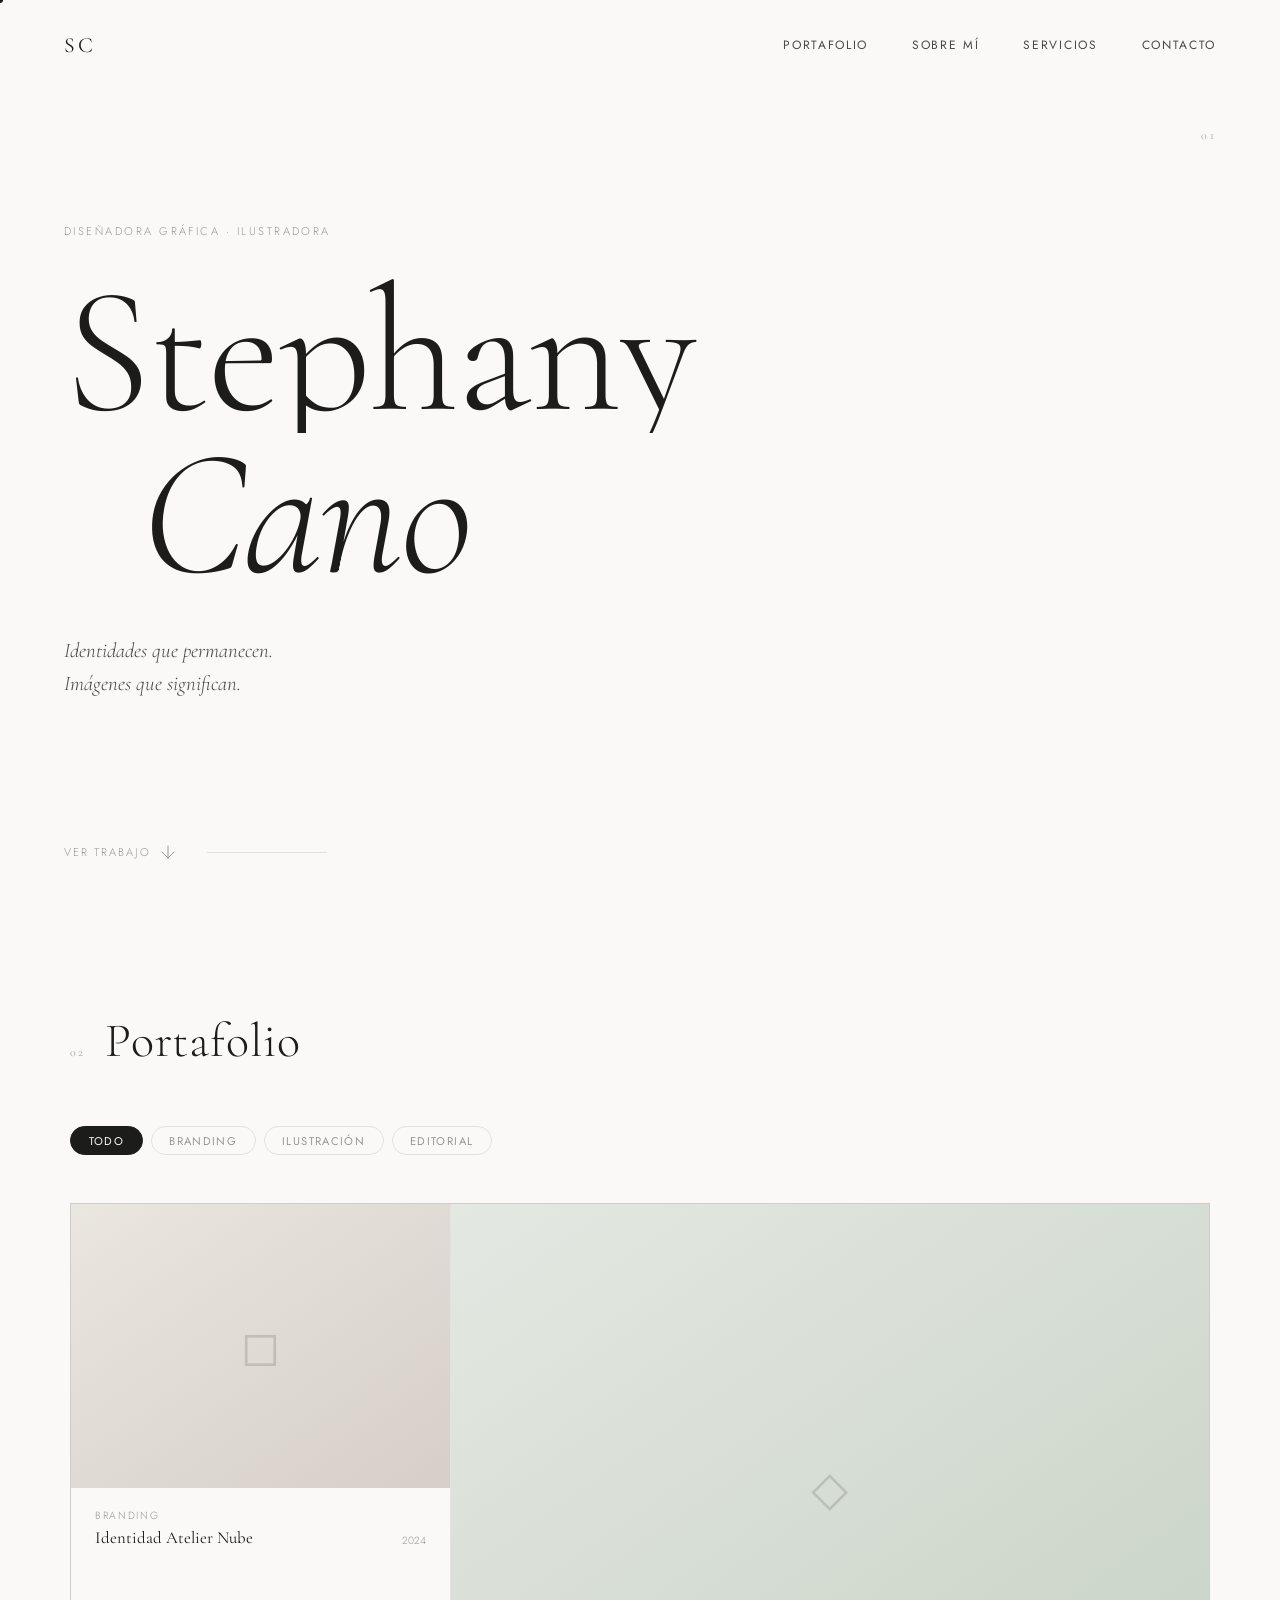
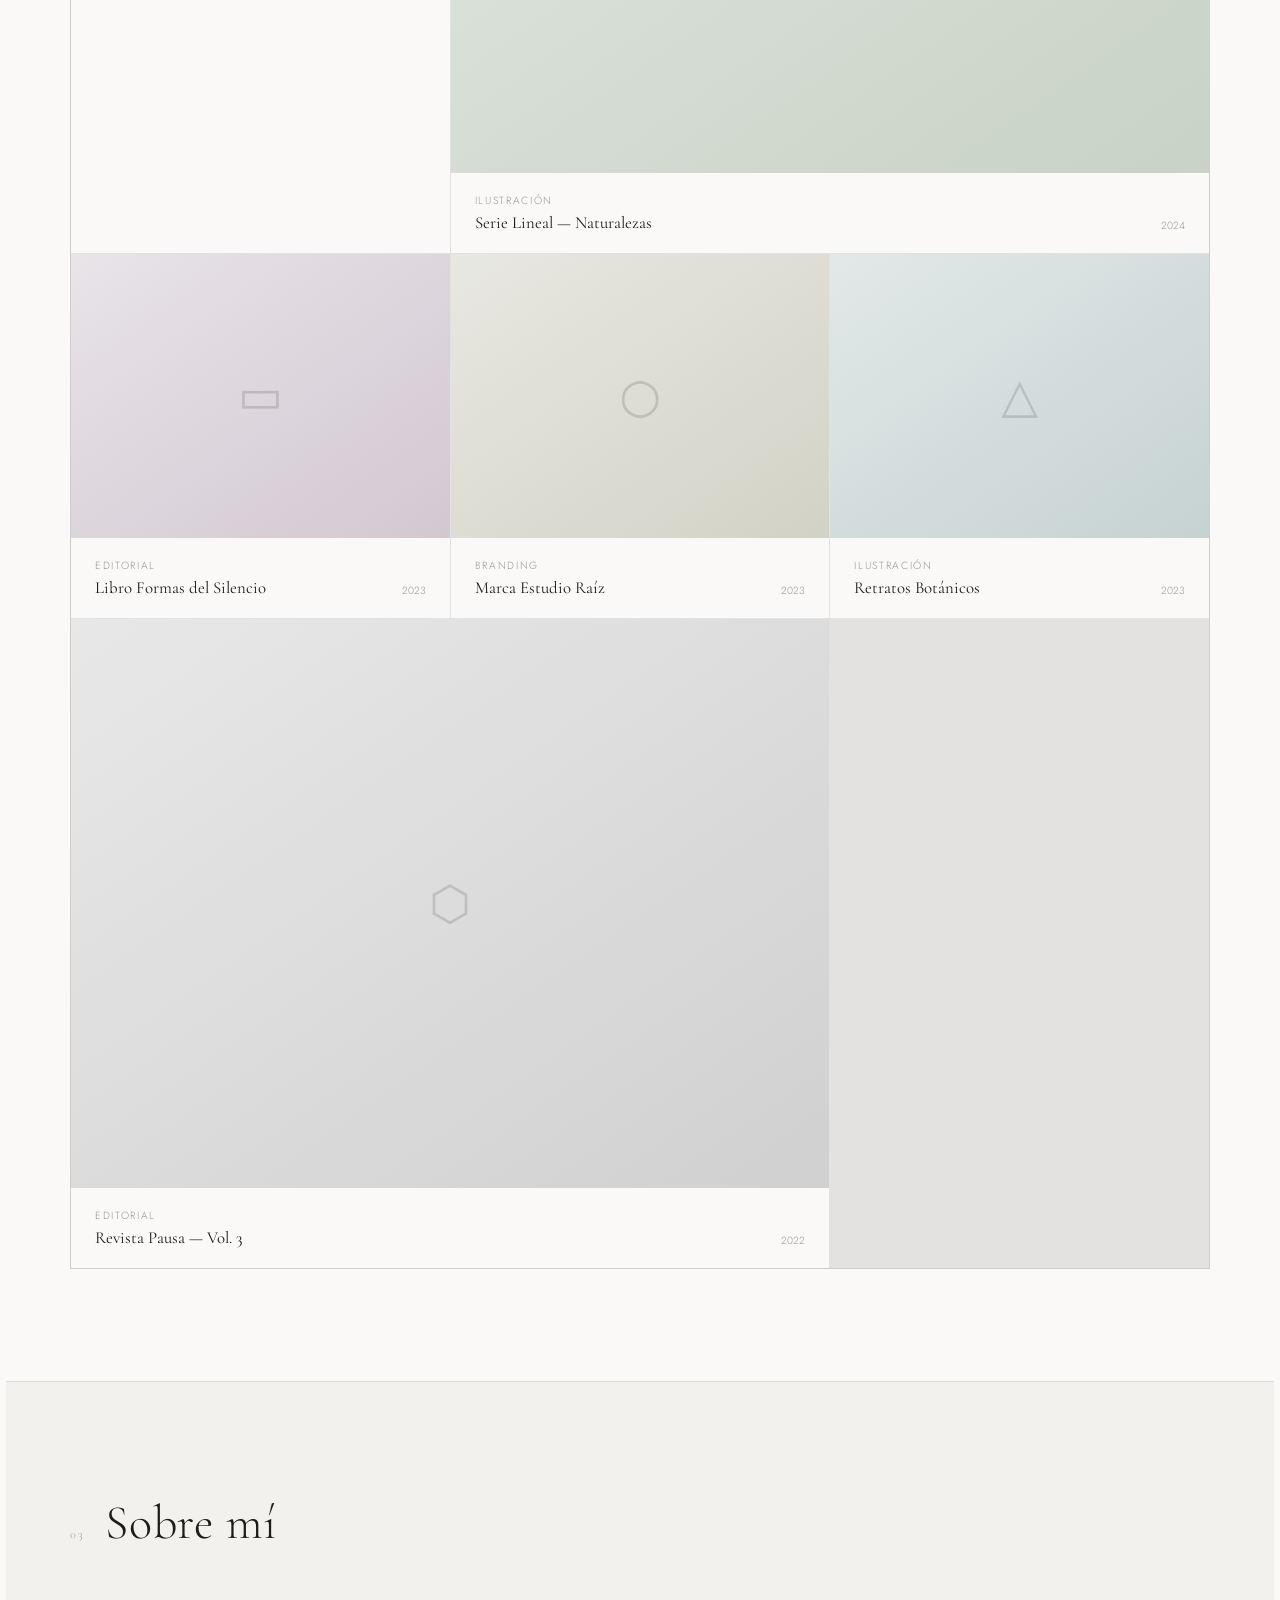
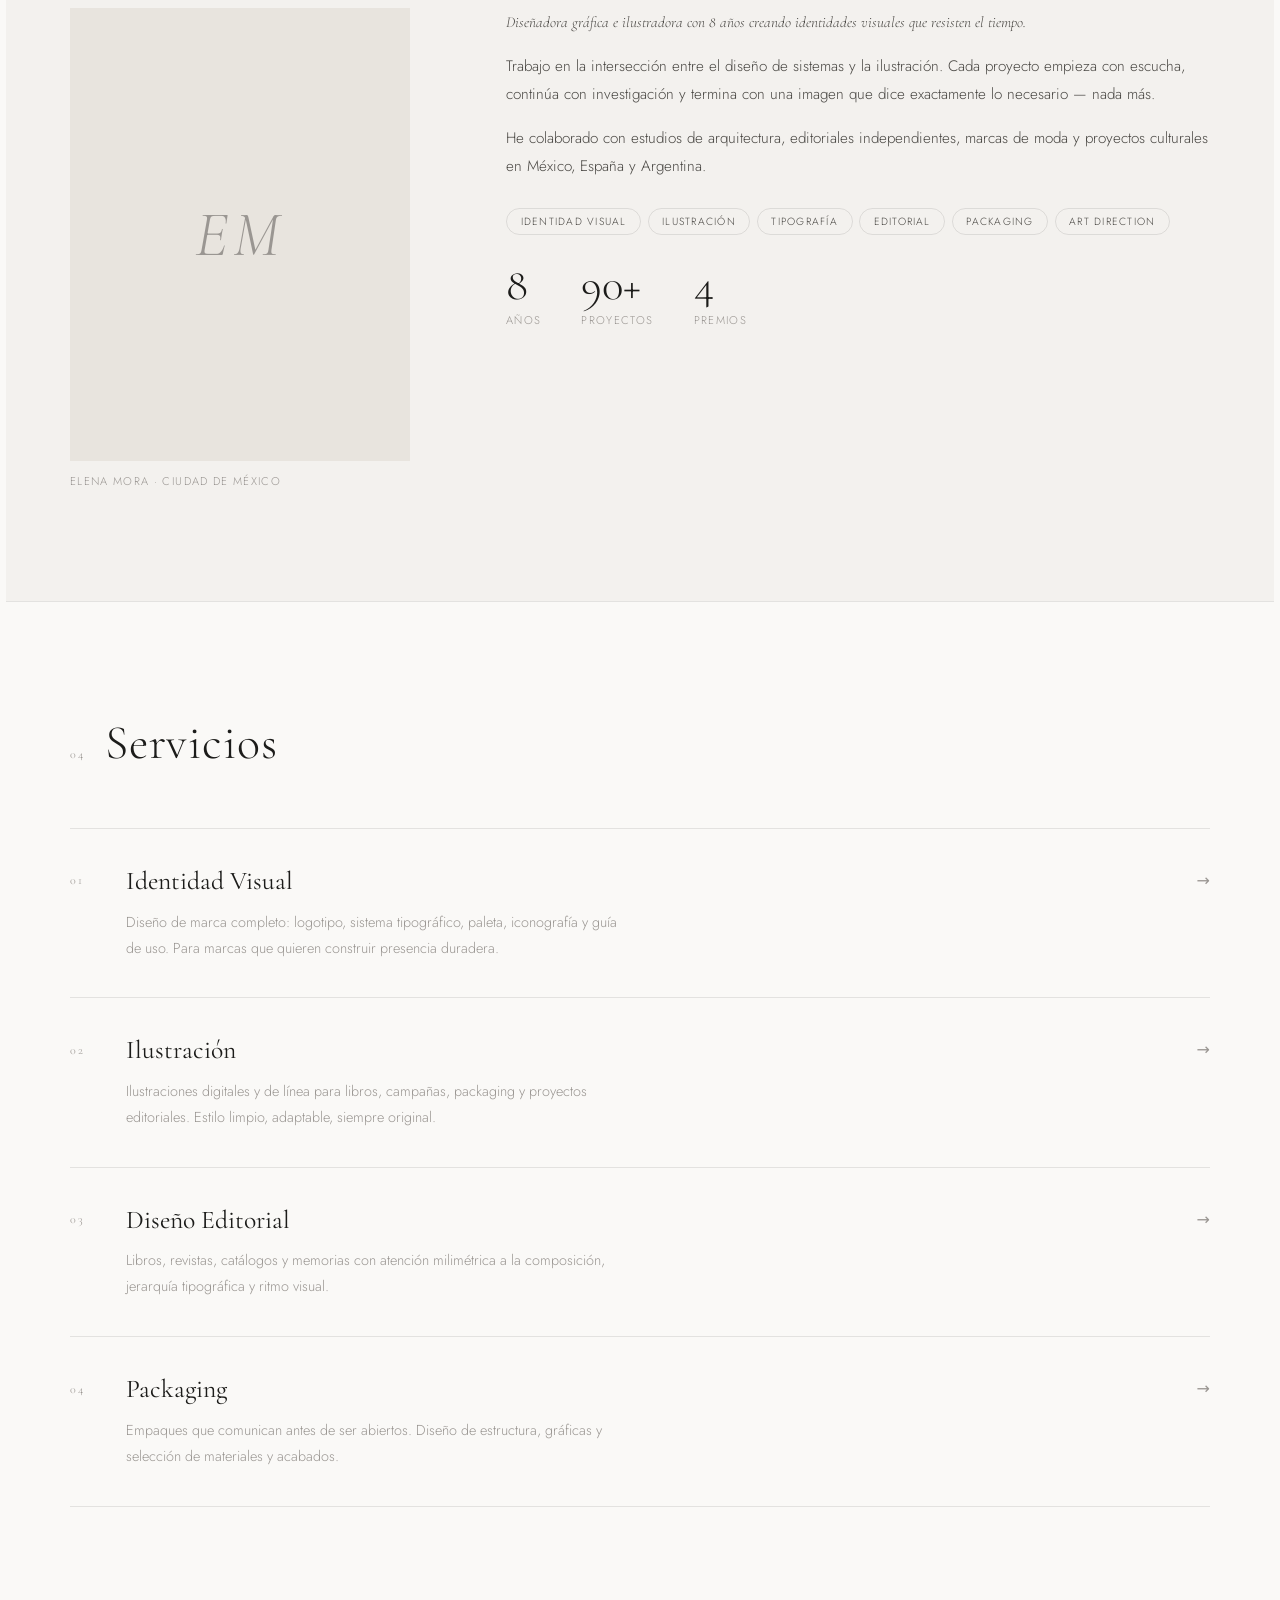
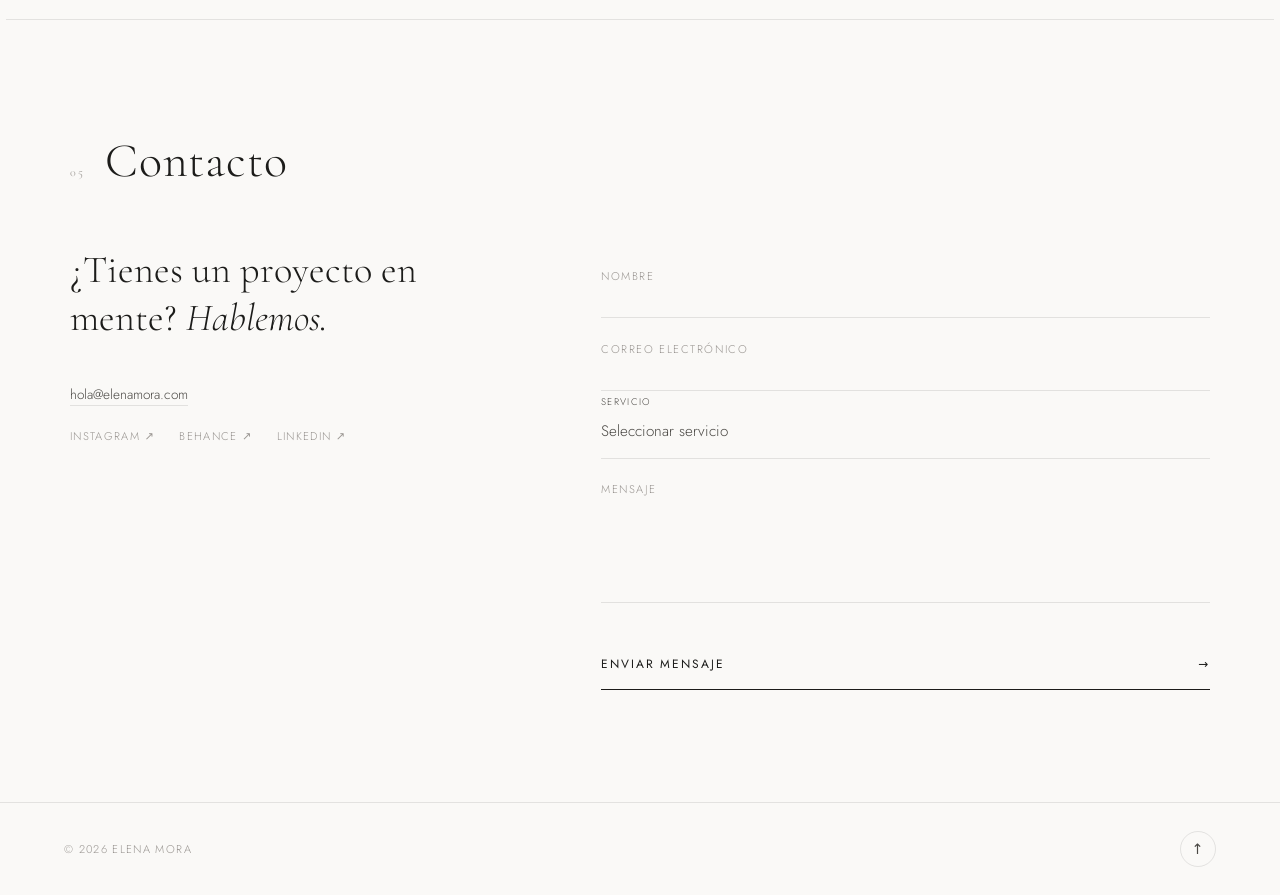
==== front/index.html @ 0615c1be "primer actualizacion" ====
<!DOCTYPE html>
<html lang="es">
<head>
  <meta charset="UTF-8" />
  <meta name="viewport" content="width=device-width, initial-scale=1.0"/>
  <title>Stephany Cano — Diseño & Ilustración</title>
  <link rel="stylesheet" href="../front/css/style.css" />
  <link href="https://fonts.googleapis.com/css2?family=Cormorant+Garamond:ital,wght@0,300;0,400;1,300;1,400&family=Jost:wght@300;400;500&display=swap" rel="stylesheet"/>
</head>
<body>

  <div class="cursor" id="cursor"></div>

  <!-- nav de informacion -->
  <header class="nav" id="nav">
    <a href="#inicio" class="nav-logo">SC</a>
    <nav class="nav-links" aria-label="Navegación principal">
      <a href="#portafolio">Portafolio</a>
      <a href="#sobre-mi">Sobre mí</a>
      <a href="#servicios">Servicios</a>
      <a href="#contacto">Contacto</a>
    </nav>
    <button class="burger" id="burger" aria-label="Abrir menú">
      <span></span><span></span>
    </button>
  </header>

  <!-- MENÚ MÓVIL -->
  <div class="overlay-menu" id="overlayMenu" aria-hidden="true">
    <button class="overlay-close" id="overlayClose" aria-label="Cerrar">✕</button>
    <nav class="overlay-nav">
      <a href="#portafolio" class="overlay-link">Portafolio</a>
      <a href="#sobre-mi" class="overlay-link">Sobre mí</a>
      <a href="#servicios" class="overlay-link">Servicios</a>
      <a href="#contacto" class="overlay-link">Contacto</a>
    </nav>
  </div>

  <!-- HERO -->
  <section class="hero" id="inicio">
    <div class="hero-num">01</div>
    <div class="hero-body">
      <p class="hero-eyebrow">Diseñadora gráfica · Ilustradora</p>
      <h1 class="hero-name">
        <span class="line-wrap"><span class="line">Stephany</span></span>
        <span class="line-wrap italic"><span class="line">Cano</span></span>
      </h1>
      <p class="hero-sub">Identidades que permanecen.<br/>Imágenes que significan.</p>
    </div>
    <div class="hero-foot">
      <a href="#portafolio" class="scroll-cta">
        <span>Ver trabajo</span>
        <svg width="14" height="14" viewBox="0 0 14 14" fill="none" aria-hidden="true">
          <path d="M7 1v12M1 7l6 6 6-6" stroke="currentColor" stroke-width="1" stroke-linecap="round"/>
        </svg>
      </a>
      <div class="hero-line"></div>
    </div>
  </section>

  <!-- PORTAFOLIO -->
  <section class="section" id="portafolio">
    <div class="section-meta">
      <span class="sec-num">02</span>
      <h2 class="sec-title">Portafolio</h2>
    </div>
    <div class="filter-row">
      <button class="f-btn active" data-f="all">Todo</button>
      <button class="f-btn" data-f="branding">Branding</button>
      <button class="f-btn" data-f="ilustracion">Ilustración</button>
      <button class="f-btn" data-f="editorial">Editorial</button>
    </div>
    <div class="work-grid" id="workGrid">

      <article class="work-item" data-cat="branding">
        <div class="work-img" style="--c1:#eae6e0;--c2:#d5cfc7;">
          <div class="work-sym">◻</div>
          <div class="work-overlay">Ver proyecto</div>
        </div>
        <div class="work-info">
          <span class="work-cat">Branding</span>
          <h3>Identidad Atelier Nube</h3>
          <span class="work-yr">2024</span>
        </div>
      </article>

      <article class="work-item wide" data-cat="ilustracion">
        <div class="work-img" style="--c1:#e4e8e2;--c2:#c8d2c6;">
          <div class="work-sym">◇</div>
          <div class="work-overlay">Ver proyecto</div>
        </div>
        <div class="work-info">
          <span class="work-cat">Ilustración</span>
          <h3>Serie Lineal — Naturalezas</h3>
          <span class="work-yr">2024</span>
        </div>
      </article>

      <article class="work-item" data-cat="editorial">
        <div class="work-img" style="--c1:#e8e4e8;--c2:#d2c8d2;">
          <div class="work-sym">▭</div>
          <div class="work-overlay">Ver proyecto</div>
        </div>
        <div class="work-info">
          <span class="work-cat">Editorial</span>
          <h3>Libro Formas del Silencio</h3>
          <span class="work-yr">2023</span>
        </div>
      </article>

      <article class="work-item" data-cat="branding">
        <div class="work-img" style="--c1:#e8e8e2;--c2:#d2d2c6;">
          <div class="work-sym">○</div>
          <div class="work-overlay">Ver proyecto</div>
        </div>
        <div class="work-info">
          <span class="work-cat">Branding</span>
          <h3>Marca Estudio Raíz</h3>
          <span class="work-yr">2023</span>
        </div>
      </article>

      <article class="work-item" data-cat="ilustracion">
        <div class="work-img" style="--c1:#e2e8e8;--c2:#c6d2d2;">
          <div class="work-sym">△</div>
          <div class="work-overlay">Ver proyecto</div>
        </div>
        <div class="work-info">
          <span class="work-cat">Ilustración</span>
          <h3>Retratos Botánicos</h3>
          <span class="work-yr">2023</span>
        </div>
      </article>

      <article class="work-item wide" data-cat="editorial">
        <div class="work-img" style="--c1:#e8e8e8;--c2:#d0d0d0;">
          <div class="work-sym">⬡</div>
          <div class="work-overlay">Ver proyecto</div>
        </div>
        <div class="work-info">
          <span class="work-cat">Editorial</span>
          <h3>Revista Pausa — Vol. 3</h3>
          <span class="work-yr">2022</span>
        </div>
      </article>

    </div>
  </section>

  <!-- SOBRE MÍ -->
  <section class="section sobre" id="sobre-mi">
    <div class="section-meta">
      <span class="sec-num">03</span>
      <h2 class="sec-title">Sobre mí</h2>
    </div>
    <div class="sobre-grid">
      <div class="sobre-foto reveal">
        <div class="foto-box"><span>EM</span></div>
        <p class="foto-caption">Elena Mora · Ciudad de México</p>
      </div>
      <div class="sobre-txt reveal">
        <p class="sobre-lead">Diseñadora gráfica e ilustradora con 8 años creando identidades visuales que resisten el tiempo.</p>
        <p>Trabajo en la intersección entre el diseño de sistemas y la ilustración. Cada proyecto empieza con escucha, continúa con investigación y termina con una imagen que dice exactamente lo necesario — nada más.</p>
        <p>He colaborado con estudios de arquitectura, editoriales independientes, marcas de moda y proyectos culturales en México, España y Argentina.</p>
        <div class="tag-list">
          <span>Identidad visual</span><span>Ilustración</span><span>Tipografía</span>
          <span>Editorial</span><span>Packaging</span><span>Art direction</span>
        </div>
        <div class="stat-row">
          <div class="stat"><strong>8</strong><span>años</span></div>
          <div class="stat"><strong>90+</strong><span>proyectos</span></div>
          <div class="stat"><strong>4</strong><span>premios</span></div>
        </div>
      </div>
    </div>
  </section>

  <!-- SERVICIOS -->
  <section class="section" id="servicios">
    <div class="section-meta">
      <span class="sec-num">04</span>
      <h2 class="sec-title">Servicios</h2>
    </div>
    <div class="serv-list">
      <div class="serv-item reveal">
        <div class="serv-head">
          <span class="serv-n">01</span>
          <h3>Identidad Visual</h3>
          <span class="serv-arr">→</span>
        </div>
        <p>Diseño de marca completo: logotipo, sistema tipográfico, paleta, iconografía y guía de uso. Para marcas que quieren construir presencia duradera.</p>
      </div>
      <div class="serv-item reveal">
        <div class="serv-head">
          <span class="serv-n">02</span>
          <h3>Ilustración</h3>
          <span class="serv-arr">→</span>
        </div>
        <p>Ilustraciones digitales y de línea para libros, campañas, packaging y proyectos editoriales. Estilo limpio, adaptable, siempre original.</p>
      </div>
      <div class="serv-item reveal">
        <div class="serv-head">
          <span class="serv-n">03</span>
          <h3>Diseño Editorial</h3>
          <span class="serv-arr">→</span>
        </div>
        <p>Libros, revistas, catálogos y memorias con atención milimétrica a la composición, jerarquía tipográfica y ritmo visual.</p>
      </div>
      <div class="serv-item reveal">
        <div class="serv-head">
          <span class="serv-n">04</span>
          <h3>Packaging</h3>
          <span class="serv-arr">→</span>
        </div>
        <p>Empaques que comunican antes de ser abiertos. Diseño de estructura, gráficas y selección de materiales y acabados.</p>
      </div>
    </div>
  </section>

  <!-- CONTACTO -->
  <section class="section" id="contacto">
    <div class="section-meta">
      <span class="sec-num">05</span>
      <h2 class="sec-title">Contacto</h2>
    </div>
    <div class="contact-grid">
      <div class="contact-left reveal">
        <p class="contact-lead">¿Tienes un proyecto en mente? <em>Hablemos.</em></p>
        <div class="contact-info">
          <a href="mailto:hola@elenamora.com" class="c-mail">hola@elenamora.com</a>
          <div class="c-socials">
            <a href="#" class="c-soc" target="_blank" rel="noopener">Instagram ↗</a>
            <a href="#" class="c-soc" target="_blank" rel="noopener">Behance ↗</a>
            <a href="#" class="c-soc" target="_blank" rel="noopener">LinkedIn ↗</a>
          </div>
        </div>
      </div>
      <form class="contact-form reveal" id="cForm" novalidate>
        <div class="field">
          <input type="text" id="fn" name="nombre" placeholder=" " required autocomplete="name"/>
          <label for="fn">Nombre</label>
        </div>
        <div class="field">
          <input type="email" id="fe" name="email" placeholder=" " required autocomplete="email"/>
          <label for="fe">Correo electrónico</label>
        </div>
        <div class="field field-sel">
          <select id="fs" name="servicio">
            <option value="">Seleccionar servicio</option>
            <option>Identidad Visual</option>
            <option>Ilustración</option>
            <option>Diseño Editorial</option>
            <option>Packaging</option>
            <option>Otro</option>
          </select>
          <label for="fs" class="sel-label">Servicio</label>
        </div>
        <div class="field">
          <textarea id="fm" name="mensaje" rows="4" placeholder=" " required></textarea>
          <label for="fm">Mensaje</label>
        </div>
        <button type="submit" class="send-btn">
          <span>Enviar mensaje</span>
          <span class="send-arr">→</span>
        </button>
        <p class="form-ok" id="formOk">Mensaje recibido — te escribo pronto.</p>
      </form>
    </div>
  </section>

  <!-- FOOTER -->
  <footer class="footer">
    <span>© 2026 Elena Mora</span>
    <a href="#inicio" class="up-btn" aria-label="Volver arriba">↑</a>
  </footer>

  <script src="../front/js/script.js"></script>
</body>
</html>
---- front/css/style.css ----
/* ================================================
   ELENA MORA — PORTFOLIO
   Estética: Minimalista · Refinada · Tipográfica
   Fuentes: Cormorant Garamond + Jost
   ================================================ */

/* ---- VARIABLES ---- */
:root {
  --white:   #faf9f7;
  --off:     #f3f1ee;
  --bone:    #e8e4de;
  --ink:     #1c1c1a;
  --ink-mid: #4a4844;
  --ink-low: #9a9692;
  --rule:    rgba(28,28,26,.1);
  --accent:  #1c1c1a;

  --serif: 'Cormorant Garamond', Georgia, serif;
  --sans:  'Jost', system-ui, sans-serif;

  --max: 1140px;
  --pad: clamp(1.5rem, 5vw, 4rem);
  --ease: cubic-bezier(.4,0,.2,1);
}

/* ---- RESET ---- */
*, *::before, *::after { box-sizing: border-box; margin: 0; padding: 0; }
html { scroll-behavior: smooth; }
body {
  font-family: var(--sans);
  font-weight: 300;
  background: var(--white);
  color: var(--ink);
  overflow-x: hidden;
  -webkit-font-smoothing: antialiased;
}
a { color: inherit; text-decoration: none; }
ul { list-style: none; }
button { font-family: inherit; cursor: pointer; background: none; border: none; }
img { display: block; max-width: 100%; }

/* ---- CURSOR ---- */
.cursor {
  width: 6px; height: 6px;
  background: var(--ink);
  border-radius: 50%;
  position: fixed; top: 0; left: 0;
  pointer-events: none;
  z-index: 9999;
  transform: translate(-50%,-50%);
  transition: transform .15s var(--ease), width .3s, height .3s, background .3s;
  mix-blend-mode: multiply;
}
.cursor.big {
  width: 40px; height: 40px;
  background: transparent;
  border: 1px solid var(--ink);
  opacity: .5;
}
@media (pointer: coarse) { .cursor { display: none; } html { cursor: auto; } }

/* ---- NAV ---- */
.nav {
  position: fixed; top: 0; left: 0; right: 0;
  z-index: 800;
  padding: 2rem var(--pad);
  display: flex; align-items: center; justify-content: space-between;
  transition: background .4s var(--ease), padding .4s var(--ease);
}
.nav.stuck {
  background: rgba(250,249,247,.95);
  backdrop-filter: blur(10px);
  padding: 1.1rem var(--pad);
  border-bottom: 1px solid var(--rule);
}
.nav-logo {
  font-family: var(--serif);
  font-size: 1.35rem;
  font-weight: 400;
  letter-spacing: .15em;
}
.nav-links {
  display: flex; gap: 2.75rem;
}
.nav-links a {
  font-size: .75rem;
  font-weight: 400;
  letter-spacing: .14em;
  text-transform: uppercase;
  color: var(--ink-mid);
  position: relative;
  transition: color .3s;
}
.nav-links a::after {
  content: '';
  position: absolute; bottom: -3px; left: 0;
  width: 0; height: 1px;
  background: var(--ink);
  transition: width .35s var(--ease);
}
.nav-links a:hover { color: var(--ink); }
.nav-links a:hover::after { width: 100%; }

.burger {
  display: none; flex-direction: column; gap: 7px; padding: 4px;
}
.burger span {
  display: block; width: 22px; height: 1px; background: var(--ink);
  transition: transform .35s var(--ease), opacity .35s;
}

/* ---- OVERLAY MENU ---- */
.overlay-menu {
  position: fixed; inset: 0;
  background: var(--ink);
  z-index: 900;
  display: flex; align-items: center; justify-content: center;
  opacity: 0; pointer-events: none;
  transition: opacity .45s var(--ease);
}
.overlay-menu.open { opacity: 1; pointer-events: all; }
.overlay-close {
  position: absolute; top: 2rem; right: var(--pad);
  color: rgba(250,249,247,.5); font-size: 1.25rem;
  transition: color .25s;
}
.overlay-close:hover { color: var(--white); }
.overlay-nav { display: flex; flex-direction: column; align-items: center; gap: 2rem; }
.overlay-link {
  font-family: var(--serif);
  font-size: clamp(2rem, 6vw, 4rem);
  font-weight: 300;
  font-style: italic;
  color: rgba(250,249,247,.8);
  letter-spacing: .03em;
  transition: color .3s;
}
.overlay-link:hover { color: var(--white); }

/* ---- HERO ---- */
.hero {
  min-height: 100svh;
  display: grid;
  grid-template-rows: 1fr auto;
  padding: 0 var(--pad);
  padding-top: 8rem;
  position: relative;
}
.hero-num {
  position: absolute; top: 8rem; right: var(--pad);
  font-family: var(--serif); font-size: .75rem;
  color: var(--ink-low); letter-spacing: .2em;
}
.hero-body { align-self: center; padding-bottom: 3rem; }
.hero-eyebrow {
  font-size: .7rem;
  letter-spacing: .22em;
  text-transform: uppercase;
  color: var(--ink-low);
  margin-bottom: 2rem;
}
.hero-name {
  font-family: var(--serif);
  font-size: clamp(5rem, 14vw, 13rem);
  font-weight: 300;
  line-height: .9;
  letter-spacing: -.01em;
  display: block;
  overflow: hidden;
}
.line-wrap {
  display: block; overflow: hidden;
}
.line-wrap.italic { margin-left: clamp(2rem, 6vw, 8rem); }
.line-wrap.italic .line { font-style: italic; }
.line {
  display: block;
  transform: translateY(110%);
  animation: slideUp .9s var(--ease) forwards;
}
.line-wrap:nth-child(2) .line { animation-delay: .12s; }
.hero-sub {
  font-family: var(--serif); font-size: clamp(1rem, 2vw, 1.3rem);
  font-weight: 300; font-style: italic;
  color: var(--ink-mid); line-height: 1.6;
  margin-top: 2.5rem;
  animation: fadeIn .9s .4s both;
}
@keyframes slideUp {
  to { transform: translateY(0); }
}
@keyframes fadeIn {
  from { opacity: 0; transform: translateY(12px); }
  to   { opacity: 1; transform: translateY(0); }
}

.hero-foot {
  display: flex; align-items: center; gap: 2rem;
  padding-bottom: 2.5rem;
  animation: fadeIn .8s .6s both;
}
.scroll-cta {
  display: flex; align-items: center; gap: .6rem;
  font-size: .7rem; letter-spacing: .18em; text-transform: uppercase;
  color: var(--ink-low);
  transition: color .3s, gap .3s;
}
.scroll-cta:hover { color: var(--ink); gap: .9rem; }
.hero-line {
  flex: 1; height: 1px; background: var(--rule);
  max-width: 120px;
}

/* ---- SECTION BASE ---- */
.section {
  padding: 7rem var(--pad);
  max-width: calc(var(--max) + var(--pad) * 2);
  margin: 0 auto;
}
.section + .section { border-top: 1px solid var(--rule); }

.section-meta {
  display: flex; align-items: baseline; gap: 1.25rem;
  margin-bottom: 3.5rem;
}
.sec-num {
  font-family: var(--serif); font-size: .75rem;
  color: var(--ink-low); letter-spacing: .15em;
}
.sec-title {
  font-family: var(--serif);
  font-size: clamp(1.8rem, 4vw, 3rem);
  font-weight: 300; letter-spacing: .02em;
}

/* ---- FILTER ROW ---- */
.filter-row {
  display: flex; gap: .5rem; flex-wrap: wrap;
  margin-bottom: 3rem;
}
.f-btn {
  padding: .35rem 1.1rem;
  font-size: .7rem; letter-spacing: .12em; text-transform: uppercase;
  border: 1px solid var(--rule);
  border-radius: 100px;
  color: var(--ink-low);
  transition: all .3s var(--ease);
}
.f-btn:hover, .f-btn.active {
  background: var(--ink); color: var(--white);
  border-color: var(--ink);
}

/* ---- WORK GRID ---- */
.work-grid {
  display: grid;
  grid-template-columns: repeat(3, 1fr);
  gap: 1px;
  background: var(--rule);
  border: 1px solid var(--rule);
}
.work-item {
  background: var(--white);
  overflow: hidden;
  transition: background .3s;
}
.work-item.wide { grid-column: span 2; }
.work-item.hidden { display: none; }

.work-img {
  aspect-ratio: 4/3;
  background: linear-gradient(145deg, var(--c1), var(--c2));
  display: flex; align-items: center; justify-content: center;
  position: relative;
  overflow: hidden;
  transition: background .4s;
}
.work-sym {
  font-size: 3rem; color: rgba(28,28,26,.15);
  transition: transform .5s var(--ease), color .4s;
}
.work-overlay {
  position: absolute; inset: 0;
  display: flex; align-items: center; justify-content: center;
  font-size: .7rem; letter-spacing: .18em; text-transform: uppercase;
  background: rgba(28,28,26,.7); color: var(--white);
  opacity: 0;
  transition: opacity .35s var(--ease);
}
.work-item:hover .work-overlay { opacity: 1; }
.work-item:hover .work-sym { transform: scale(1.1) rotate(8deg); color: rgba(28,28,26,.08); }

.work-info {
  padding: 1.25rem 1.5rem;
  display: grid; grid-template-columns: 1fr auto;
  align-items: end; gap: .25rem;
}
.work-cat {
  font-size: .65rem; letter-spacing: .16em; text-transform: uppercase;
  color: var(--ink-low);
  grid-column: 1; grid-row: 1;
}
.work-info h3 {
  font-family: var(--serif); font-size: 1.05rem; font-weight: 400;
  grid-column: 1; grid-row: 2;
  transition: letter-spacing .3s;
}
.work-item:hover .work-info h3 { letter-spacing: .02em; }
.work-yr {
  font-size: .65rem; color: var(--ink-low);
  grid-column: 2; grid-row: 1 / 3; align-self: end;
}

/* ---- SOBRE MÍ ---- */
.sobre { background: var(--off); }
.sobre-grid {
  display: grid; grid-template-columns: 340px 1fr;
  gap: 6rem; align-items: start;
}
.foto-box {
  width: 100%; aspect-ratio: 3/4;
  background: var(--bone);
  display: flex; align-items: center; justify-content: center;
  font-family: var(--serif); font-size: 4rem; font-style: italic;
  color: var(--ink-low); letter-spacing: .08em;
}
.foto-caption {
  font-size: .7rem; letter-spacing: .12em; text-transform: uppercase;
  color: var(--ink-low); margin-top: .75rem;
}
.sobre-lead {
  font-family: var(--serif); font-size: clamp(1.2rem, 2.5vw, 1.65rem);
  font-weight: 300; font-style: italic;
  line-height: 1.4; color: var(--ink);
  margin-bottom: 1.75rem;
}
.sobre-txt p {
  font-size: .95rem; color: var(--ink-mid);
  line-height: 1.85; margin-bottom: 1rem;
}
.tag-list {
  display: flex; flex-wrap: wrap; gap: .4rem;
  margin: 1.75rem 0;
}
.tag-list span {
  font-size: .65rem; letter-spacing: .12em; text-transform: uppercase;
  padding: .3rem .85rem;
  border: 1px solid var(--rule); border-radius: 100px;
  color: var(--ink-mid);
}
.stat-row { display: flex; gap: 2.5rem; margin-top: .5rem; }
.stat strong {
  display: block;
  font-family: var(--serif); font-size: 2.8rem;
  font-weight: 300; line-height: 1;
}
.stat span {
  font-size: .7rem; letter-spacing: .12em; text-transform: uppercase;
  color: var(--ink-low); margin-top: .3rem; display: block;
}

/* ---- SERVICIOS ---- */
.serv-list { display: flex; flex-direction: column; }
.serv-item {
  padding: 2.25rem 0;
  border-bottom: 1px solid var(--rule);
  transition: padding-left .35s var(--ease);
}
.serv-item:first-child { border-top: 1px solid var(--rule); }
.serv-item:hover { padding-left: 1rem; }
.serv-head {
  display: flex; align-items: center; gap: 1.5rem;
  margin-bottom: .85rem;
}
.serv-n {
  font-family: var(--serif); font-size: .75rem;
  color: var(--ink-low); letter-spacing: .15em;
  min-width: 2rem;
}
.serv-head h3 {
  font-family: var(--serif); font-size: clamp(1.2rem, 2.5vw, 1.6rem);
  font-weight: 400; flex: 1;
}
.serv-arr {
  color: var(--ink-low);
  transition: transform .35s var(--ease), color .25s;
}
.serv-item:hover .serv-arr { transform: translateX(6px); color: var(--ink); }
.serv-item > p {
  font-size: .9rem; color: var(--ink-low);
  line-height: 1.8; max-width: 560px;
  padding-left: calc(2rem + 1.5rem);
}

/* ---- CONTACTO ---- */
.contact-grid {
  display: grid; grid-template-columns: 1fr 1.4fr;
  gap: 6rem; align-items: start;
}
.contact-lead {
  font-family: var(--serif); font-size: clamp(1.5rem, 3vw, 2.5rem);
  font-weight: 300; line-height: 1.25;
  margin-bottom: 2.5rem;
}
.contact-lead em { font-style: italic; }
.c-mail {
  font-size: .85rem; color: var(--ink-mid);
  display: inline-block; margin-bottom: 1.5rem;
  position: relative;
}
.c-mail::after {
  content: '';
  position: absolute; bottom: -2px; left: 0;
  width: 100%; height: 1px; background: var(--rule);
  transition: background .3s;
}
.c-mail:hover::after { background: var(--ink); }
.c-socials { display: flex; gap: 1.5rem; flex-wrap: wrap; }
.c-soc {
  font-size: .7rem; letter-spacing: .12em; text-transform: uppercase;
  color: var(--ink-low); transition: color .25s;
}
.c-soc:hover { color: var(--ink); }

/* ---- FORM ---- */
.contact-form { display: flex; flex-direction: column; gap: 0; }
.field {
  position: relative;
  border-bottom: 1px solid var(--rule);
  padding: 1.4rem 0 .6rem;
  transition: border-color .3s;
}
.field:focus-within { border-color: var(--ink); }
.field label {
  position: absolute; top: 1.4rem; left: 0;
  font-size: .7rem; letter-spacing: .14em; text-transform: uppercase;
  color: var(--ink-low);
  pointer-events: none;
  transition: top .25s var(--ease), font-size .25s, color .25s;
}
.field input,
.field textarea {
  width: 100%; background: none; border: none; outline: none;
  font-family: var(--sans); font-size: .95rem; font-weight: 300;
  color: var(--ink); padding-top: 1.1rem;
  resize: none;
}
.field input:not(:placeholder-shown) ~ label,
.field input:focus ~ label,
.field textarea:not(:placeholder-shown) ~ label,
.field textarea:focus ~ label {
  top: .2rem; font-size: .6rem; color: var(--ink-mid);
}
.field-sel { padding-top: 1.75rem; }
.field-sel select {
  width: 100%; background: none; border: none; outline: none;
  font-family: var(--sans); font-size: .95rem; font-weight: 300;
  color: var(--ink-mid); cursor: pointer; padding-bottom: .4rem;
  -webkit-appearance: none; appearance: none;
}
.field-sel .sel-label {
  position: absolute; top: .25rem; left: 0;
  font-size: .6rem; letter-spacing: .14em; text-transform: uppercase;
  color: var(--ink-mid);
}
.send-btn {
  display: flex; align-items: center; justify-content: space-between;
  margin-top: 2.25rem;
  padding: 1rem 0;
  font-size: .75rem; letter-spacing: .16em; text-transform: uppercase;
  color: var(--ink);
  border-bottom: 1px solid var(--ink);
  transition: padding-right .3s var(--ease);
}
.send-btn:hover { padding-right: .5rem; }
.send-arr { transition: transform .3s var(--ease); }
.send-btn:hover .send-arr { transform: translateX(8px); }
.form-ok {
  display: none; margin-top: 1rem;
  font-size: .8rem; letter-spacing: .08em;
  color: var(--ink-low); font-style: italic;
}
.form-ok.show { display: block; }

/* ---- FOOTER ---- */
.footer {
  border-top: 1px solid var(--rule);
  padding: 1.75rem var(--pad);
  display: flex; align-items: center; justify-content: space-between;
  font-size: .7rem; letter-spacing: .12em; text-transform: uppercase;
  color: var(--ink-low);
}
.up-btn {
  width: 36px; height: 36px;
  border: 1px solid var(--rule);
  border-radius: 50%;
  display: flex; align-items: center; justify-content: center;
  color: var(--ink-mid); font-size: .9rem;
  transition: background .3s, color .3s, border-color .3s;
}
.up-btn:hover { background: var(--ink); color: var(--white); border-color: var(--ink); }

/* ---- REVEAL ---- */
.reveal {
  opacity: 0; transform: translateY(24px);
  transition: opacity .7s var(--ease), transform .7s var(--ease);
}
.reveal.in { opacity: 1; transform: none; }

/* ---- RESPONSIVE ---- */
@media (max-width: 1024px) {
  .work-grid { grid-template-columns: repeat(2, 1fr); }
  .work-item.wide { grid-column: span 2; }
  .sobre-grid { grid-template-columns: 260px 1fr; gap: 3rem; }
  .contact-grid { grid-template-columns: 1fr; gap: 3.5rem; }
}
@media (max-width: 768px) {
  .nav-links { display: none; }
  .burger { display: flex; }
  .sobre-grid { grid-template-columns: 1fr; }
  .foto-box { max-width: 280px; }
  .work-grid { grid-template-columns: 1fr; }
  .work-item.wide { grid-column: span 1; }
  .stat-row { gap: 1.5rem; }
}
@media (max-width: 480px) {
  .hero-name { font-size: clamp(3.5rem, 18vw, 6rem); }
}
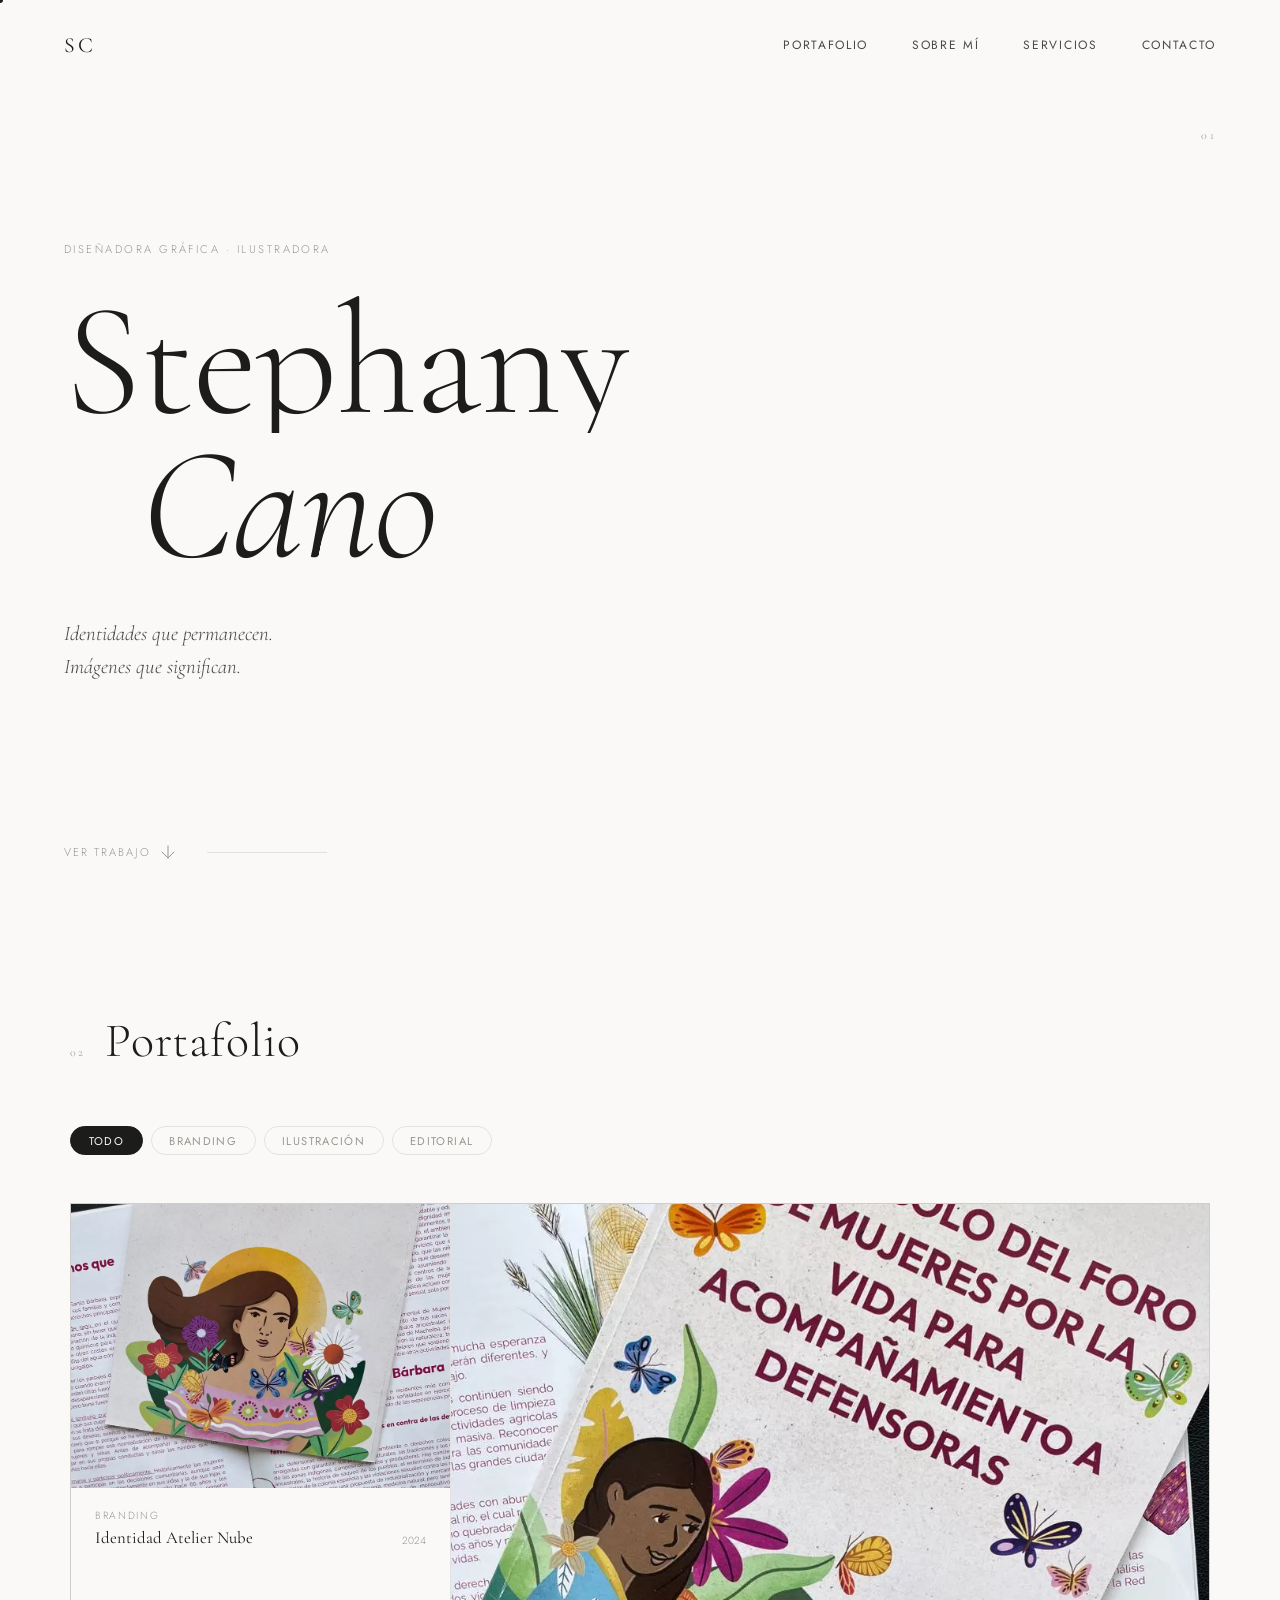
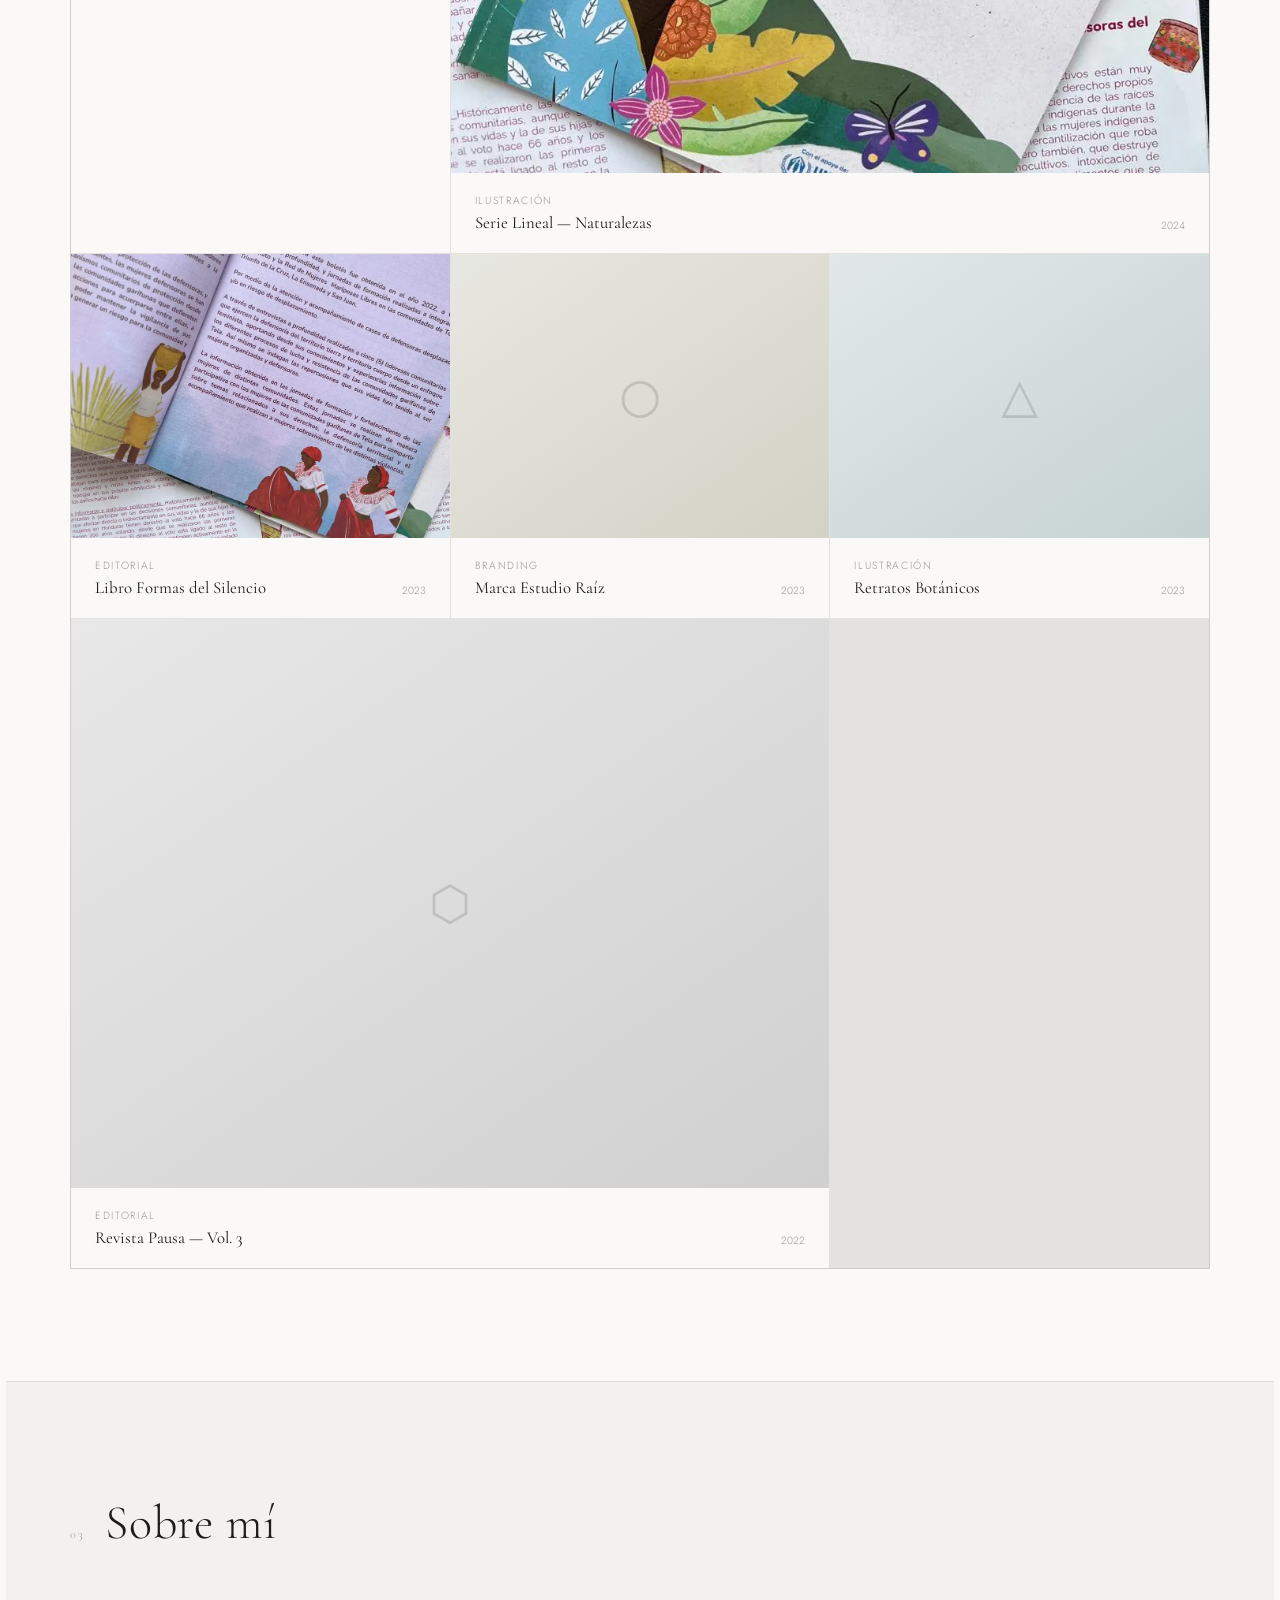
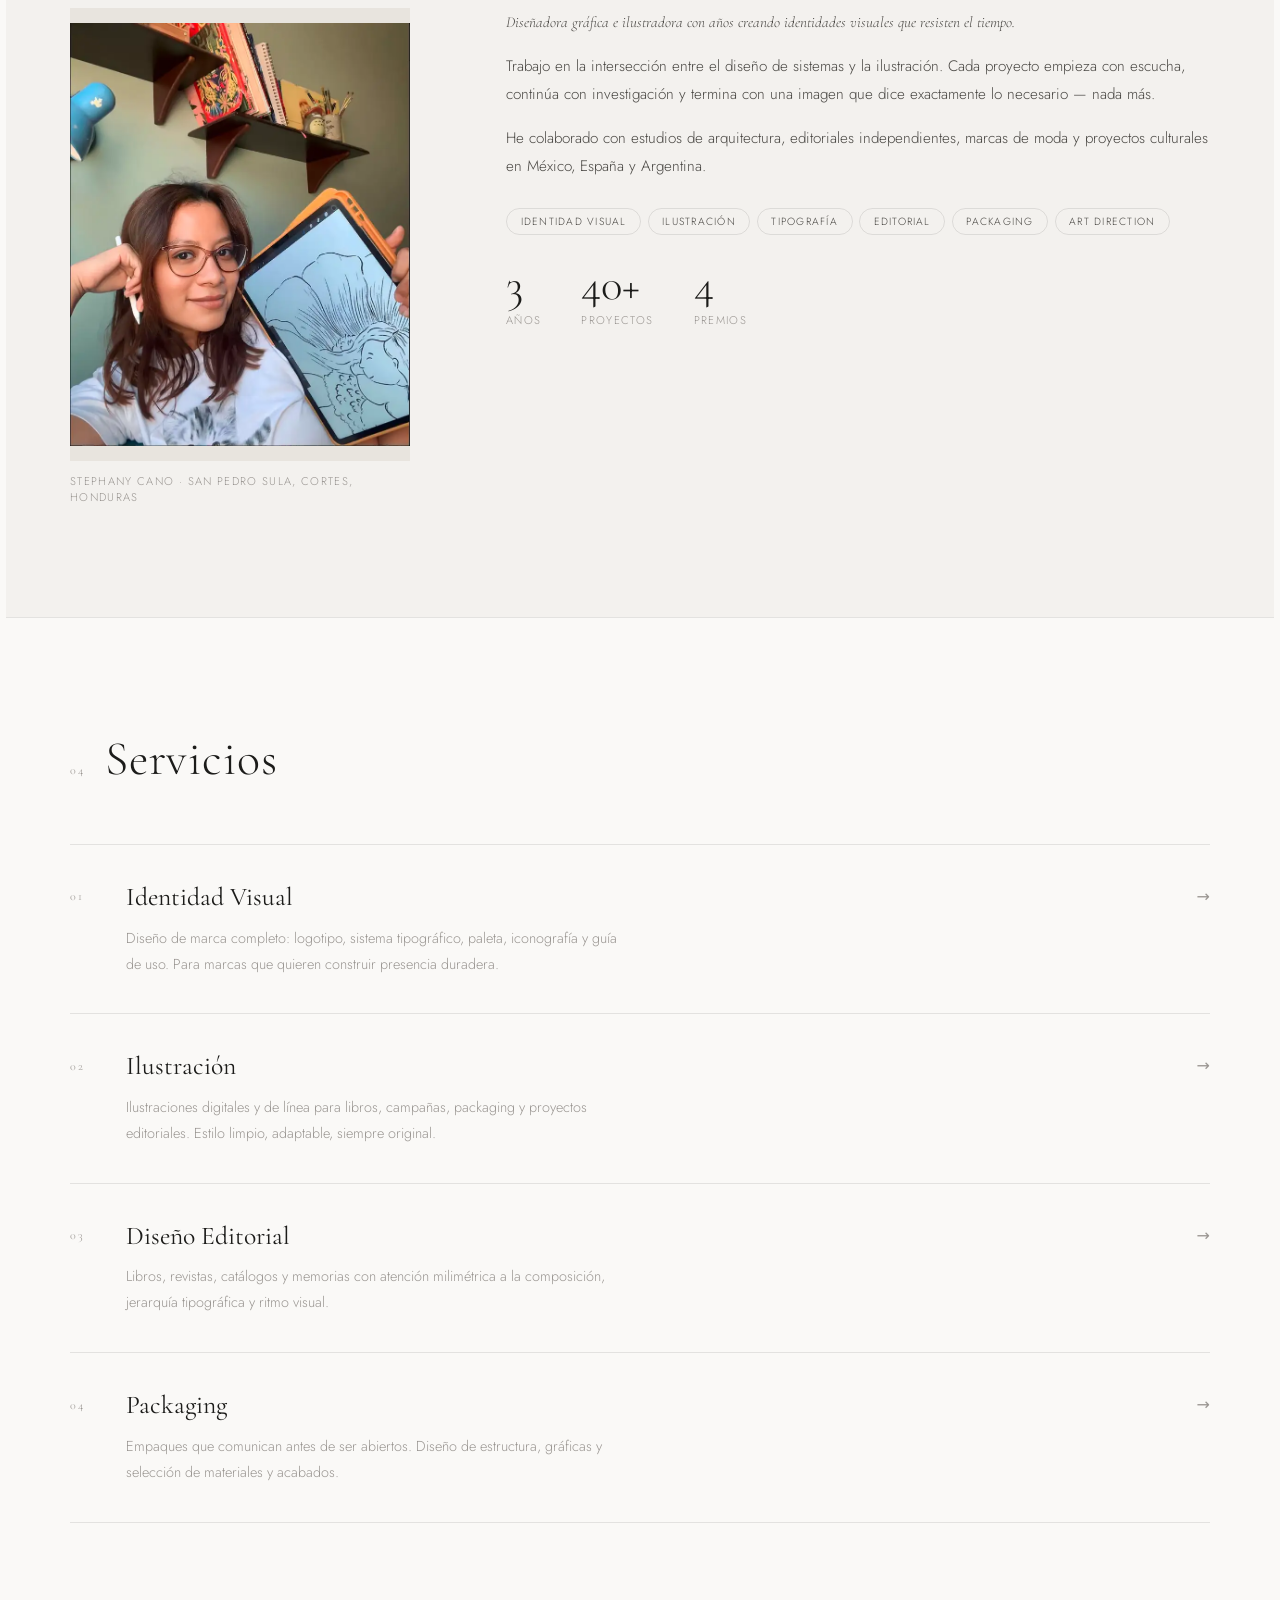
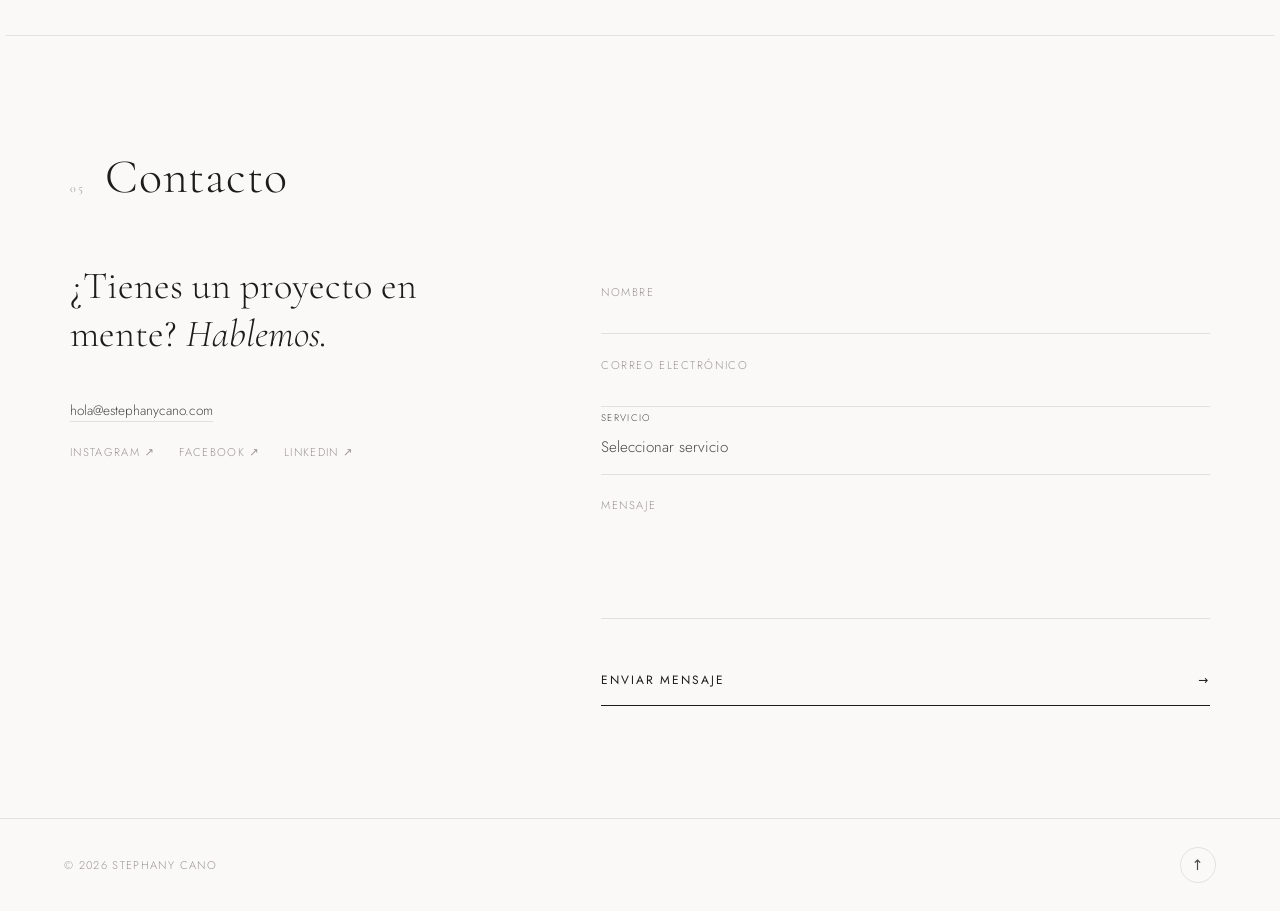
==== commit 7faa7e4e: "agregar imagenes y otros cambios" ====
--- a/front/index.html
+++ b/front/index.html
@@ -73,8 +73,8 @@
     <div class="work-grid" id="workGrid">
 
       <article class="work-item" data-cat="branding">
-        <div class="work-img" style="--c1:#eae6e0;--c2:#d5cfc7;">
-          <div class="work-sym">◻</div>
+        <div class="work-img">
+          <img src="../img/1.webp" alt="Identidad Atelier Nube" />
           <div class="work-overlay">Ver proyecto</div>
         </div>
         <div class="work-info">
@@ -85,8 +85,8 @@
       </article>
 
       <article class="work-item wide" data-cat="ilustracion">
-        <div class="work-img" style="--c1:#e4e8e2;--c2:#c8d2c6;">
-          <div class="work-sym">◇</div>
+        <div class="work-img">
+          <img src="../img/2.webp" alt="Identidad Atelier Nube" />
           <div class="work-overlay">Ver proyecto</div>
         </div>
         <div class="work-info">
@@ -97,8 +97,8 @@
       </article>
 
       <article class="work-item" data-cat="editorial">
-        <div class="work-img" style="--c1:#e8e4e8;--c2:#d2c8d2;">
-          <div class="work-sym">▭</div>
+        <div class="work-img">
+          <img src="../img/3.webp" alt="Identidad Atelier Nube" />
           <div class="work-overlay">Ver proyecto</div>
         </div>
         <div class="work-info">
@@ -147,7 +147,7 @@
     </div>
   </section>
 
-  <!-- SOBRE MÍ -->
+  <!-- seccion de informacion sobre mi -->
   <section class="section sobre" id="sobre-mi">
     <div class="section-meta">
       <span class="sec-num">03</span>
@@ -155,11 +155,13 @@
     </div>
     <div class="sobre-grid">
       <div class="sobre-foto reveal">
-        <div class="foto-box"><span>EM</span></div>
-        <p class="foto-caption">Elena Mora · Ciudad de México</p>
+        <div class="foto-box"><span></span>
+          <img src="../img/person.webp"/></div>
+        
+        <p class="foto-caption">Stephany Cano · San Pedro Sula, Cortes, Honduras</p>
       </div>
       <div class="sobre-txt reveal">
-        <p class="sobre-lead">Diseñadora gráfica e ilustradora con 8 años creando identidades visuales que resisten el tiempo.</p>
+        <p class="sobre-lead">Diseñadora gráfica e ilustradora con años creando identidades visuales que resisten el tiempo.</p>
         <p>Trabajo en la intersección entre el diseño de sistemas y la ilustración. Cada proyecto empieza con escucha, continúa con investigación y termina con una imagen que dice exactamente lo necesario — nada más.</p>
         <p>He colaborado con estudios de arquitectura, editoriales independientes, marcas de moda y proyectos culturales en México, España y Argentina.</p>
         <div class="tag-list">
@@ -167,15 +169,15 @@
           <span>Editorial</span><span>Packaging</span><span>Art direction</span>
         </div>
         <div class="stat-row">
-          <div class="stat"><strong>8</strong><span>años</span></div>
-          <div class="stat"><strong>90+</strong><span>proyectos</span></div>
+          <div class="stat"><strong>3</strong><span>años</span></div>
+          <div class="stat"><strong>40+</strong><span>proyectos</span></div>
           <div class="stat"><strong>4</strong><span>premios</span></div>
         </div>
       </div>
     </div>
   </section>
 
-  <!-- SERVICIOS -->
+  <!-- seccion de los servicios -->
   <section class="section" id="servicios">
     <div class="section-meta">
       <span class="sec-num">04</span>
@@ -227,10 +229,10 @@
       <div class="contact-left reveal">
         <p class="contact-lead">¿Tienes un proyecto en mente? <em>Hablemos.</em></p>
         <div class="contact-info">
-          <a href="mailto:hola@elenamora.com" class="c-mail">hola@elenamora.com</a>
+          <a href="mailto:hola@elenamora.com" class="c-mail">hola@estephanycano.com</a>
           <div class="c-socials">
-            <a href="#" class="c-soc" target="_blank" rel="noopener">Instagram ↗</a>
-            <a href="#" class="c-soc" target="_blank" rel="noopener">Behance ↗</a>
+            <a href="https://www.instagram.com/stephaniecanolara/" class="c-soc" target="_blank" rel="noopener">Instagram ↗</a>
+            <a href="#" class="c-soc" target="_blank" rel="noopener">Facebook ↗</a>
             <a href="#" class="c-soc" target="_blank" rel="noopener">LinkedIn ↗</a>
           </div>
         </div>
@@ -270,7 +272,7 @@
 
   <!-- FOOTER -->
   <footer class="footer">
-    <span>© 2026 Elena Mora</span>
+    <span>© 2026 Stephany Cano</span>
     <a href="#inicio" class="up-btn" aria-label="Volver arriba">↑</a>
   </footer>
 
--- a/front/css/style.css
+++ b/front/css/style.css
@@ -108,7 +108,17 @@
   display: block; width: 22px; height: 1px; background: var(--ink);
   transition: transform .35s var(--ease), opacity .35s;
 }
-
+.work-img img {
+  width: 100%;
+  height: 100%;
+  object-fit: cover;
+  display: block;
+  transition: transform .5s ease;
+}
+
+.work-item:hover .work-img img {
+  transform: scale(1.04);
+}
 /* ---- OVERLAY MENU ---- */
 .overlay-menu {
   position: fixed; inset: 0;
@@ -140,7 +150,7 @@
 /* ---- HERO ---- */
 .hero {
   min-height: 100svh;
-  display: grid;
+  display:grid;
   grid-template-rows: 1fr auto;
   padding: 0 var(--pad);
   padding-top: 8rem;
@@ -161,7 +171,7 @@
 }
 .hero-name {
   font-family: var(--serif);
-  font-size: clamp(5rem, 14vw, 13rem);
+  font-size: clamp(5rem, 14vw, 10rem);
   font-weight: 300;
   line-height: .9;
   letter-spacing: -.01em;
